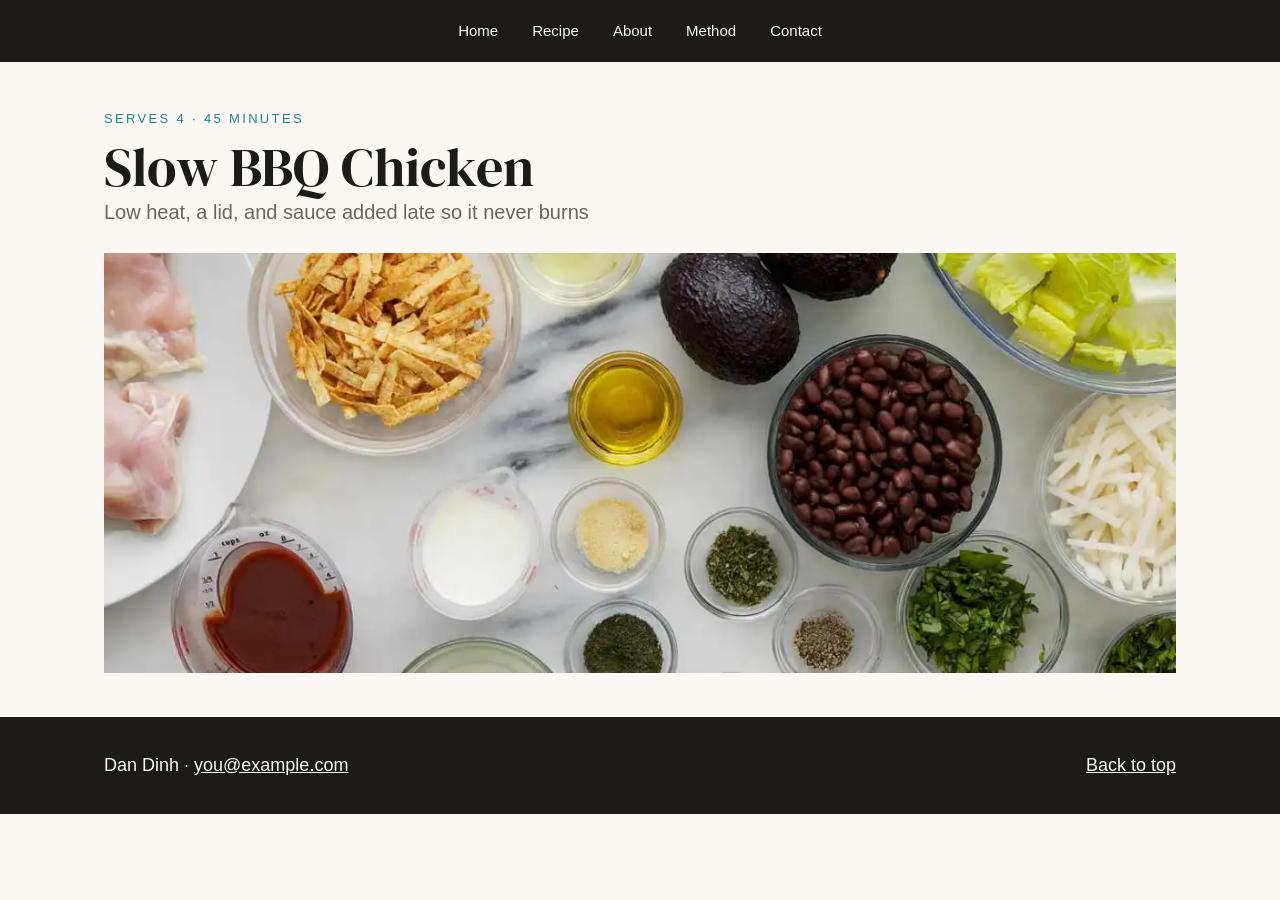
==== recipes/bbq-chicken.html @ d2a23dda "title fix" ====
<!DOCTYPE html>
<html lang="en">
<head>
    <meta charset="UTF-8">
    <meta name="viewport" content="width=device-width, initial-scale=1.0">
    <title>Slow BBQ Chicken</title>
    
    <link rel="preconnect" href="https://fonts.googleapis.com">
    <link rel="preconnect" href="https://fonts.gstatic.com" crossorigin>
    <link href="https://fonts.googleapis.com/css2?family=DM+Serif+Display:ital@0;1&display=swap" rel="stylesheet">

    <link rel="stylesheet" href="../css/styles.css">
</head>
<body id="top">
    <nav class="site-nav">
        <ul>
            <li>
                <a href="../index.html">Home</a>
            </li>
            <li>
                <a href="../index.html#cards">Recipe</a>
            </li>
            <li>
                <a href="../index.html#about">About</a>
            </li>
            <li>
                <a href="#method">Method</a>
            </li>
            <li>
                <a href="mailto:you@example.com">Contact</a>
            </li>
        </ul>
    </nav>

    <main>
        <header class="recipe-hero">
            <p class="eyebrow">Serves 4 &middot; 45 minutes</p>
            <h1>Slow BBQ Chicken</h1>
            <p class="lede">Low heat, a lid, and sauce added late so it never burns</p>
            <img src="../images/bbq-chicken-banner.webp" alt="A tray of BBQ Chicken">
        </header>
    </main>

    <footer class="site-footer">
        <div class="inner">
            <p>Dan Dinh &middot; <a href=mailto:you@example.com>you@example.com</a></p>
            <p class="right"><a href="atop">Back to top</a></p>
        </div>
    </footer>

</body>
</html>
---- css/styles.css ----
/*Colors:
ink     #1D1B18
paper   #FBF8F3
bone    #EFE9DF
accent  #1B858F
muted   #6B6560
*/

* {
    box-sizing: border-box;
    margin: 0;
    padding: 0;
}

body {
    background: #FBF8F3;
    color: #1D1B18;
    font-family: 'Inter', Helvetica, Arial, sans-serif;
    font-size: 18px;
    line-height: 1.65;
}

h1, h2, h3 {
    font-family: 'DM Serif Display', Georgia, serif;
    font-weight: 400;
}

.site-nav {
    background: #1D1B18;
}

.site-nav ul {
    list-style: none;
    display: grid;
    grid-template: auto / auto auto auto auto auto;
    gap: 34px;
    width: max-content;
    margin: 0 auto;
    padding: 16px 24px;
}

.site-nav a {
    color: #FBF8F3;
    text-decoration: none;
    font-size: 15px;
}

main {
    max-width: 1120px;
    margin: 0 auto;
    padding: 0 24px;
}

.site-footer {
    background: #1D1B18;
    color: #FBF8F3;
}

.site-footer .inner {
    display: grid;
    grid-template: auto / 1fr 1fr;
    max-width: 1120px;
    margin: 0 auto;
    padding: 34px 24px;
}

.site-footer a {
    color: #FBF8F3;
}

.site-footer .right {
    text-align: right;
}

.hero {
    display: grid;
    grid-template: auto / 1fr 1fr;
    gap: 28px;
    padding: 54px 0;
}

.hero img {
    width: 100%;
    height: 380px;
    object-fit: cover;
}

h1 {
    font-size: 54px;
    line-height:  1.05;
}

.eyebrow {
    font-size: 13px;
    letter-spacing:  0.18em;
    text-transform: uppercase;
    color: #1B858F;
    margin-bottom: 10px;
}

.lede {
    font-size: 20px;
    color: #6B6560;
}

.button {
    display: inline-block;
    margin-top: 12px;
    background: #1B858F;
    color: #FBF8F3;
    text-decoration: none;
    padding: 13px 22px;
    font-size: 15px;
    text-transform: uppercase;
}

.section-head {
    border-top: 1px solid #EFE9DF;
    padding: 34px 0 24px;
}

.section-head p {
    max-width: 68ch;
}

.cards {
    display: grid;
    grid-template: auto / 1fr 1fr 1fr;
    gap: 28px;
    padding-bottom: 60px;
}

.card img {
    width: 100%;
    height: 230px;
    object-fit: cover;
}

.card h3 {
    margin: 14px 0 6px;
}

.card p {
    font-size: 16px;
    color: #6B6560;
}

.recipe-hero {
    padding: 46px 0 34px;
}

.recipe-hero img {
    width: 100%;
    height: 420px;
    object-fit: cover;
    margin-top: 24px;
}
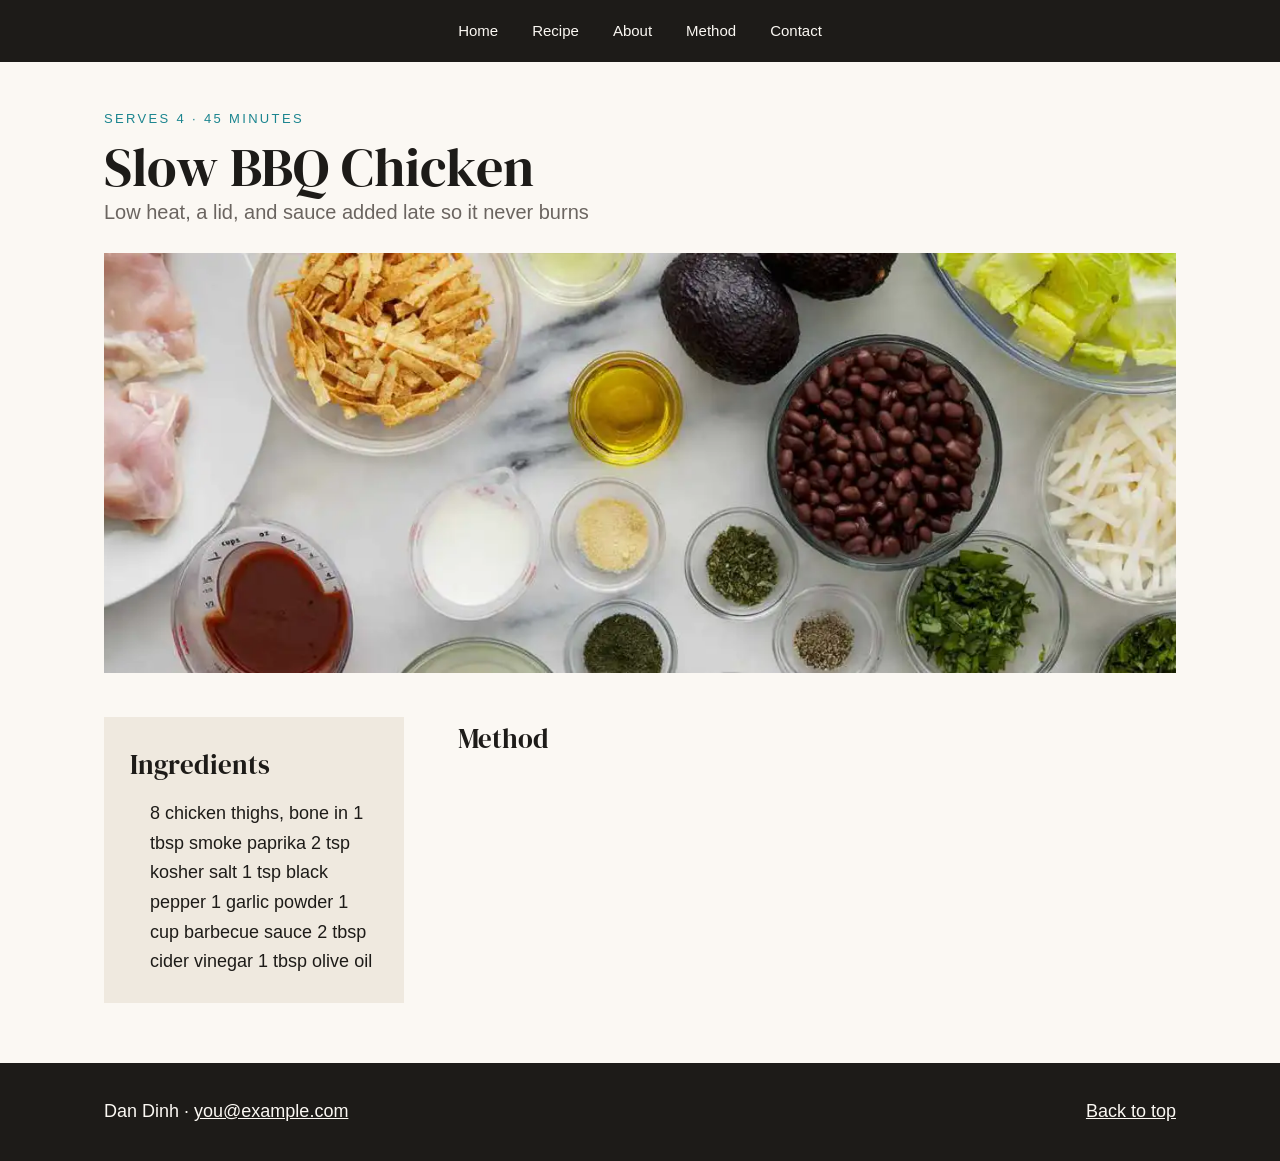
==== commit b7d01f03: "ingredient list" ====
--- a/recipes/bbq-chicken.html
+++ b/recipes/bbq-chicken.html
@@ -39,6 +39,26 @@
             <p class="lede">Low heat, a lid, and sauce added late so it never burns</p>
             <img src="../images/bbq-chicken-banner.webp" alt="A tray of BBQ Chicken">
         </header>
+    
+    <div class="recipe-body">
+        <aside class="ingredients">
+            <h2>Ingredients</h2>
+            <ul>
+                <l1>8 chicken thighs, bone in</l1>
+                <l1>1 tbsp smoke paprika</l1>
+                <l1>2 tsp kosher salt</l1>
+                <l1>1 tsp black pepper</l1>
+                <l1>1 garlic powder</l1>
+                <l1>1 cup barbecue sauce</l1>
+                <l1>2 tbsp cider vinegar</l1>
+                <l1>1 tbsp olive oil</l1>
+            </ul>
+        </aside>
+        <section id="method">
+            <h2>Method</h2>
+        </section>
+    </div>
+    
     </main>
 
     <footer class="site-footer">
--- a/css/styles.css
+++ b/css/styles.css
@@ -154,4 +154,26 @@
     height: 420px;
     object-fit: cover;
     margin-top: 24px;
+}
+
+.recipe-body {
+    display: grid;
+    grid-template: auto / 300px 1fr;
+    gap: 54px;
+    padding-bottom: 60px;
+}
+
+.ingredients {
+    background: #EFE9DF;
+    padding: 26px;
+    align-self: start;
+}
+
+.ingredients ul {
+    margin: 12px 0 0 20px;
+}
+
+.ingredients li {
+    margin-bottom: 9px;
+    font-size: 16px;
 }
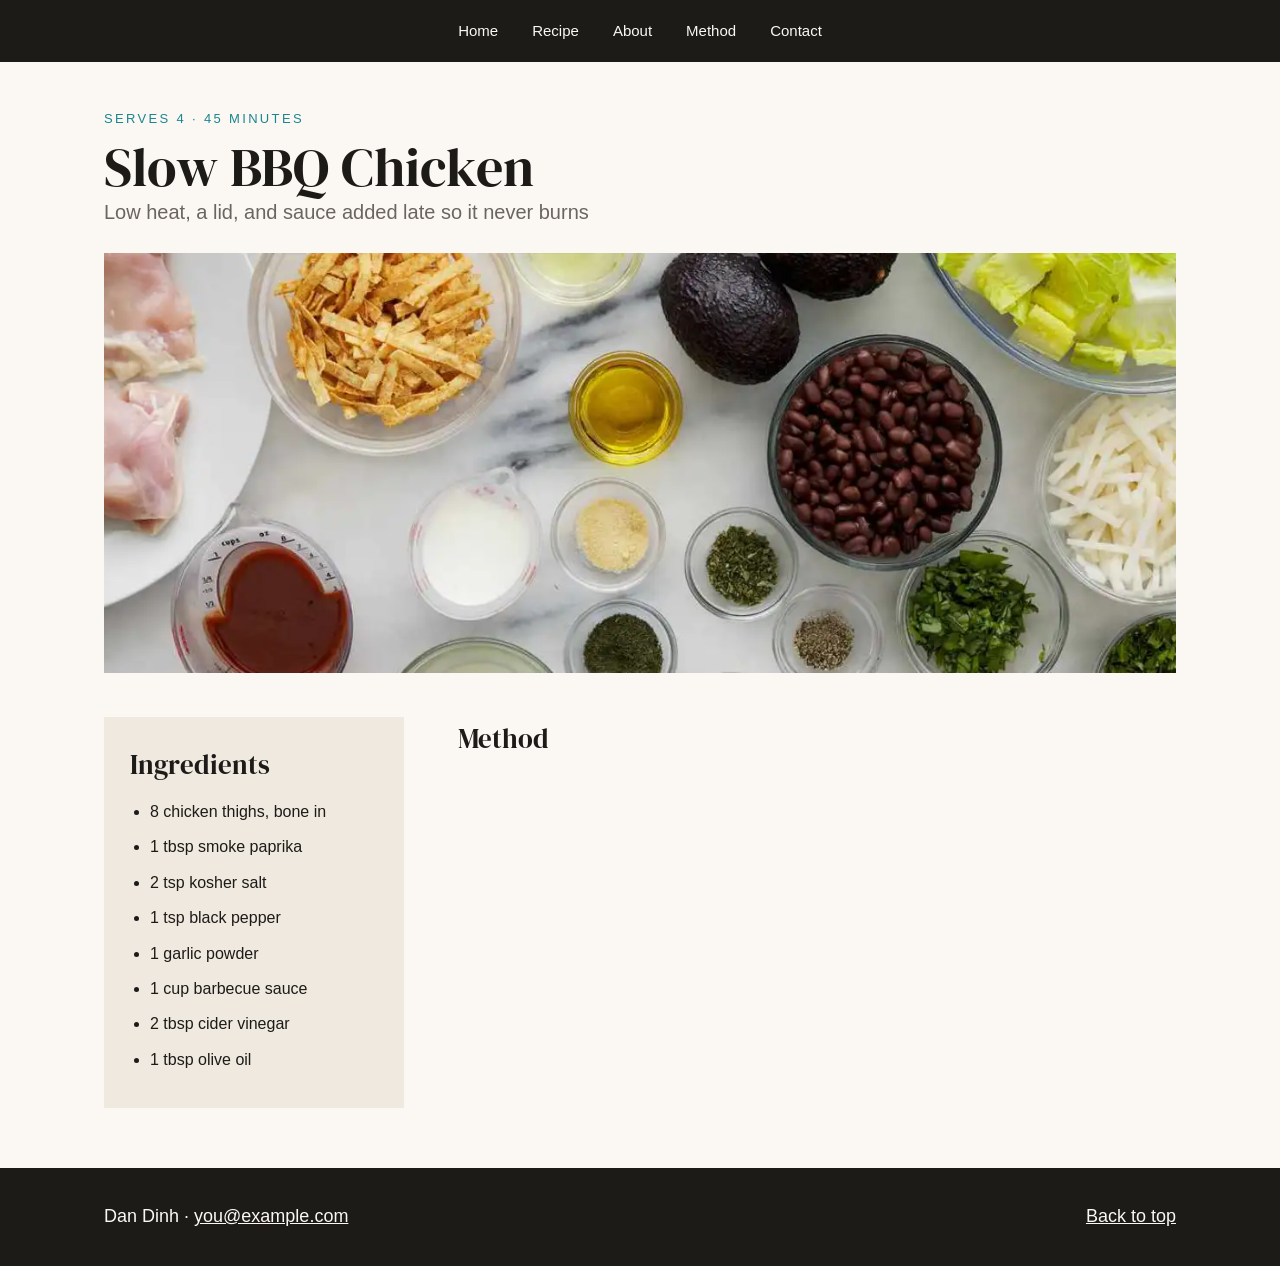
==== commit 753aab29: "list fix" ====
--- a/recipes/bbq-chicken.html
+++ b/recipes/bbq-chicken.html
@@ -44,21 +44,21 @@
         <aside class="ingredients">
             <h2>Ingredients</h2>
             <ul>
-                <l1>8 chicken thighs, bone in</l1>
-                <l1>1 tbsp smoke paprika</l1>
-                <l1>2 tsp kosher salt</l1>
-                <l1>1 tsp black pepper</l1>
-                <l1>1 garlic powder</l1>
-                <l1>1 cup barbecue sauce</l1>
-                <l1>2 tbsp cider vinegar</l1>
-                <l1>1 tbsp olive oil</l1>
+                <li>8 chicken thighs, bone in</li>
+                <li>1 tbsp smoke paprika</li>
+                <li>2 tsp kosher salt</li>
+                <li>1 tsp black pepper</li>
+                <li>1 garlic powder</li>
+                <li>1 cup barbecue sauce</li>
+                <li>2 tbsp cider vinegar</li>
+                <li>1 tbsp olive oil</li>
             </ul>
         </aside>
         <section id="method">
             <h2>Method</h2>
         </section>
     </div>
-    
+
     </main>
 
     <footer class="site-footer">
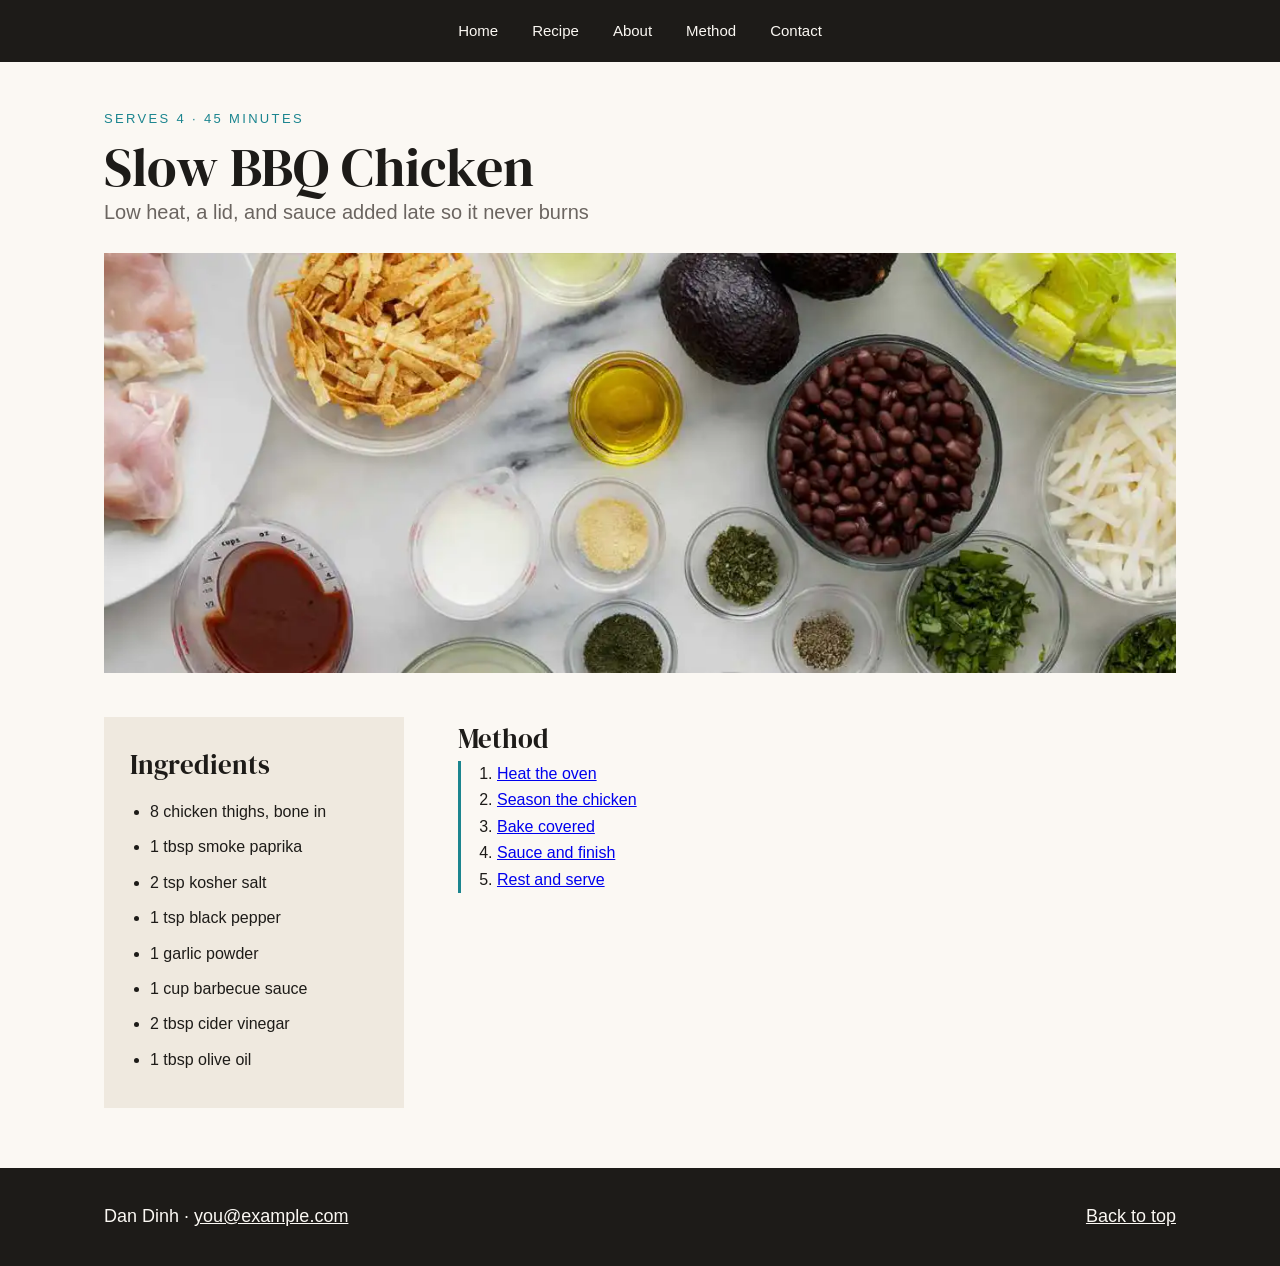
==== commit fb2219dd: "nav links" ====
--- a/recipes/bbq-chicken.html
+++ b/recipes/bbq-chicken.html
@@ -56,6 +56,16 @@
         </aside>
         <section id="method">
             <h2>Method</h2>
+
+            <nav class="jump">
+                <ol>
+                    <li><a href="#step-1">Heat the oven</a></li>
+                    <li><a href="#step-2">Season the chicken</a></li>
+                    <li><a href="#step-3">Bake covered</a></li>
+                    <li><a href="#step-4">Sauce and finish</a></li>
+                    <li><a href="#step-5">Rest and serve</a></li>
+                </ol>
+            </nav>
         </section>
     </div>
 
--- a/css/styles.css
+++ b/css/styles.css
@@ -176,4 +176,18 @@
 .ingredients li {
     margin-bottom: 9px;
     font-size: 16px;
-}+}
+
+.jump {
+    border-left: 3px solid #1B858F;
+    padding-left: 18px;
+    margin-bottom: 30px;
+}
+
+.jump ol {
+    margin-left: 18px;
+}
+
+.jump li {
+    font-size: 16px;
+}
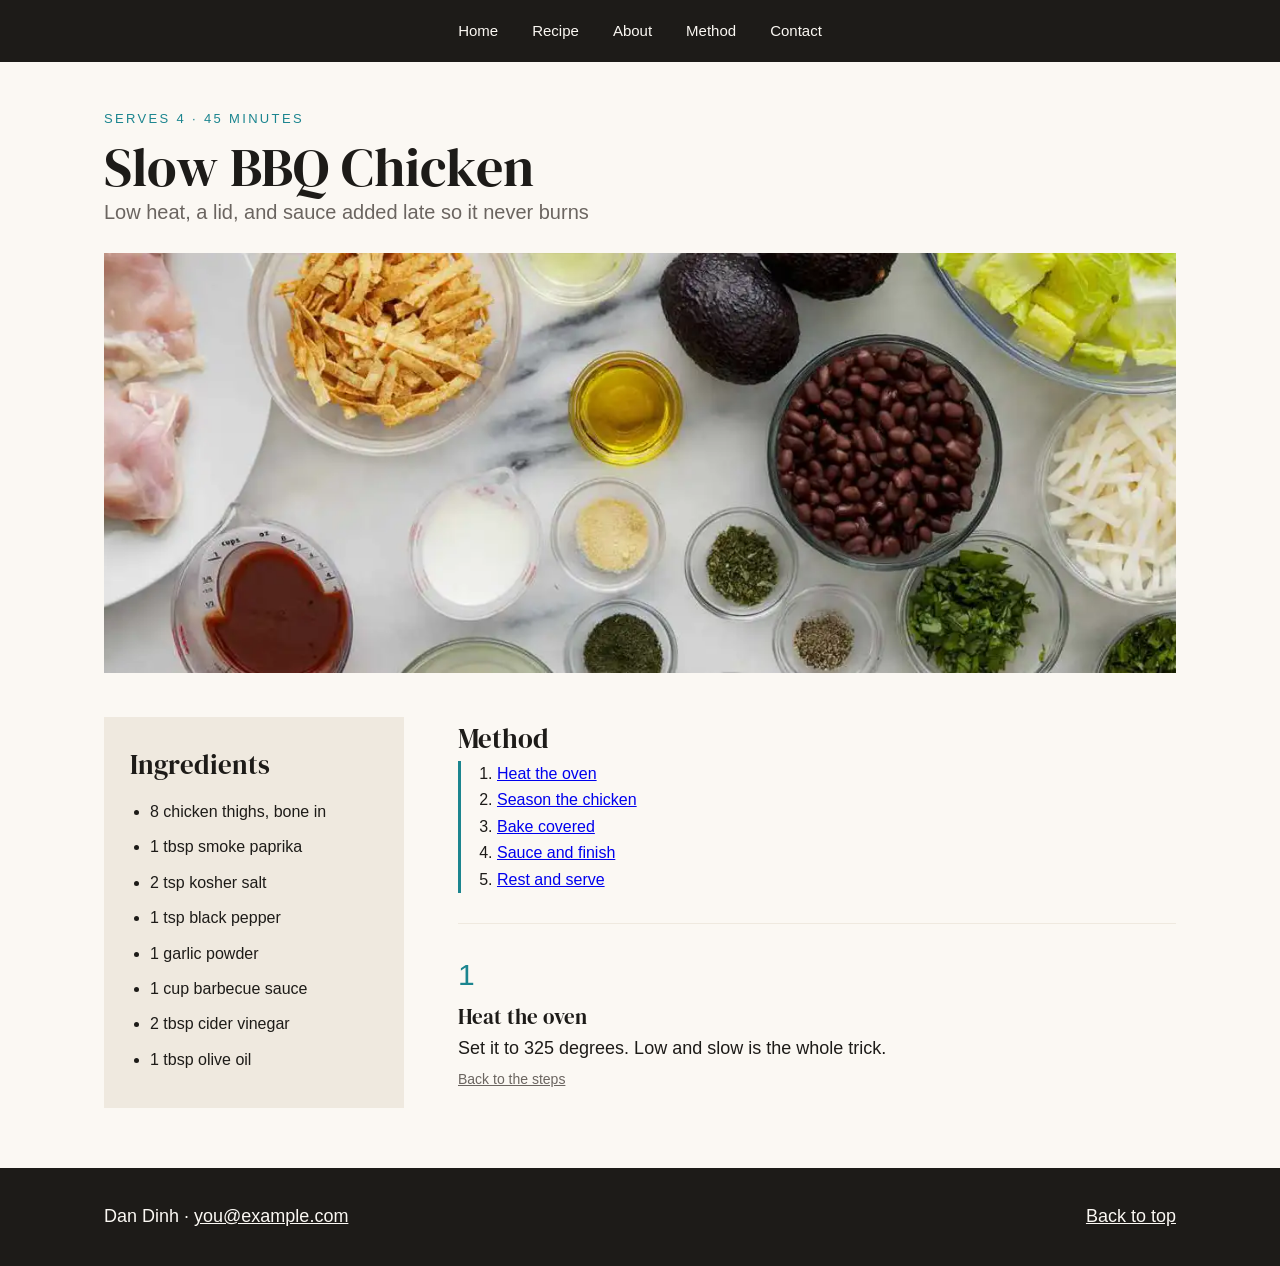
==== commit 0a8c1853: "steps" ====
--- a/recipes/bbq-chicken.html
+++ b/recipes/bbq-chicken.html
@@ -66,6 +66,14 @@
                     <li><a href="#step-5">Rest and serve</a></li>
                 </ol>
             </nav>
+
+            <article class="step" id="step-1">
+                <span class="num">1</span>
+                <h3>Heat the oven</h3>
+                <p>Set it to 325 degrees. Low and slow is the whole trick.</p>
+                <p><a class="back" href="#method">Back to the steps</a></p>
+            </article>
+
         </section>
     </div>
 
--- a/css/styles.css
+++ b/css/styles.css
@@ -191,3 +191,20 @@
 .jump li {
     font-size: 16px;
 }
+
+.step {
+    border-top: 1px solid #EFE9DF;
+    padding-top: 26px;
+    margin-top: 26px;
+}
+
+.step .num {
+    display: block;
+    font-size: 30px;
+    color: #1B858F;
+}
+
+.back {
+    font-size: 14px;
+    color: #6B6560;
+}
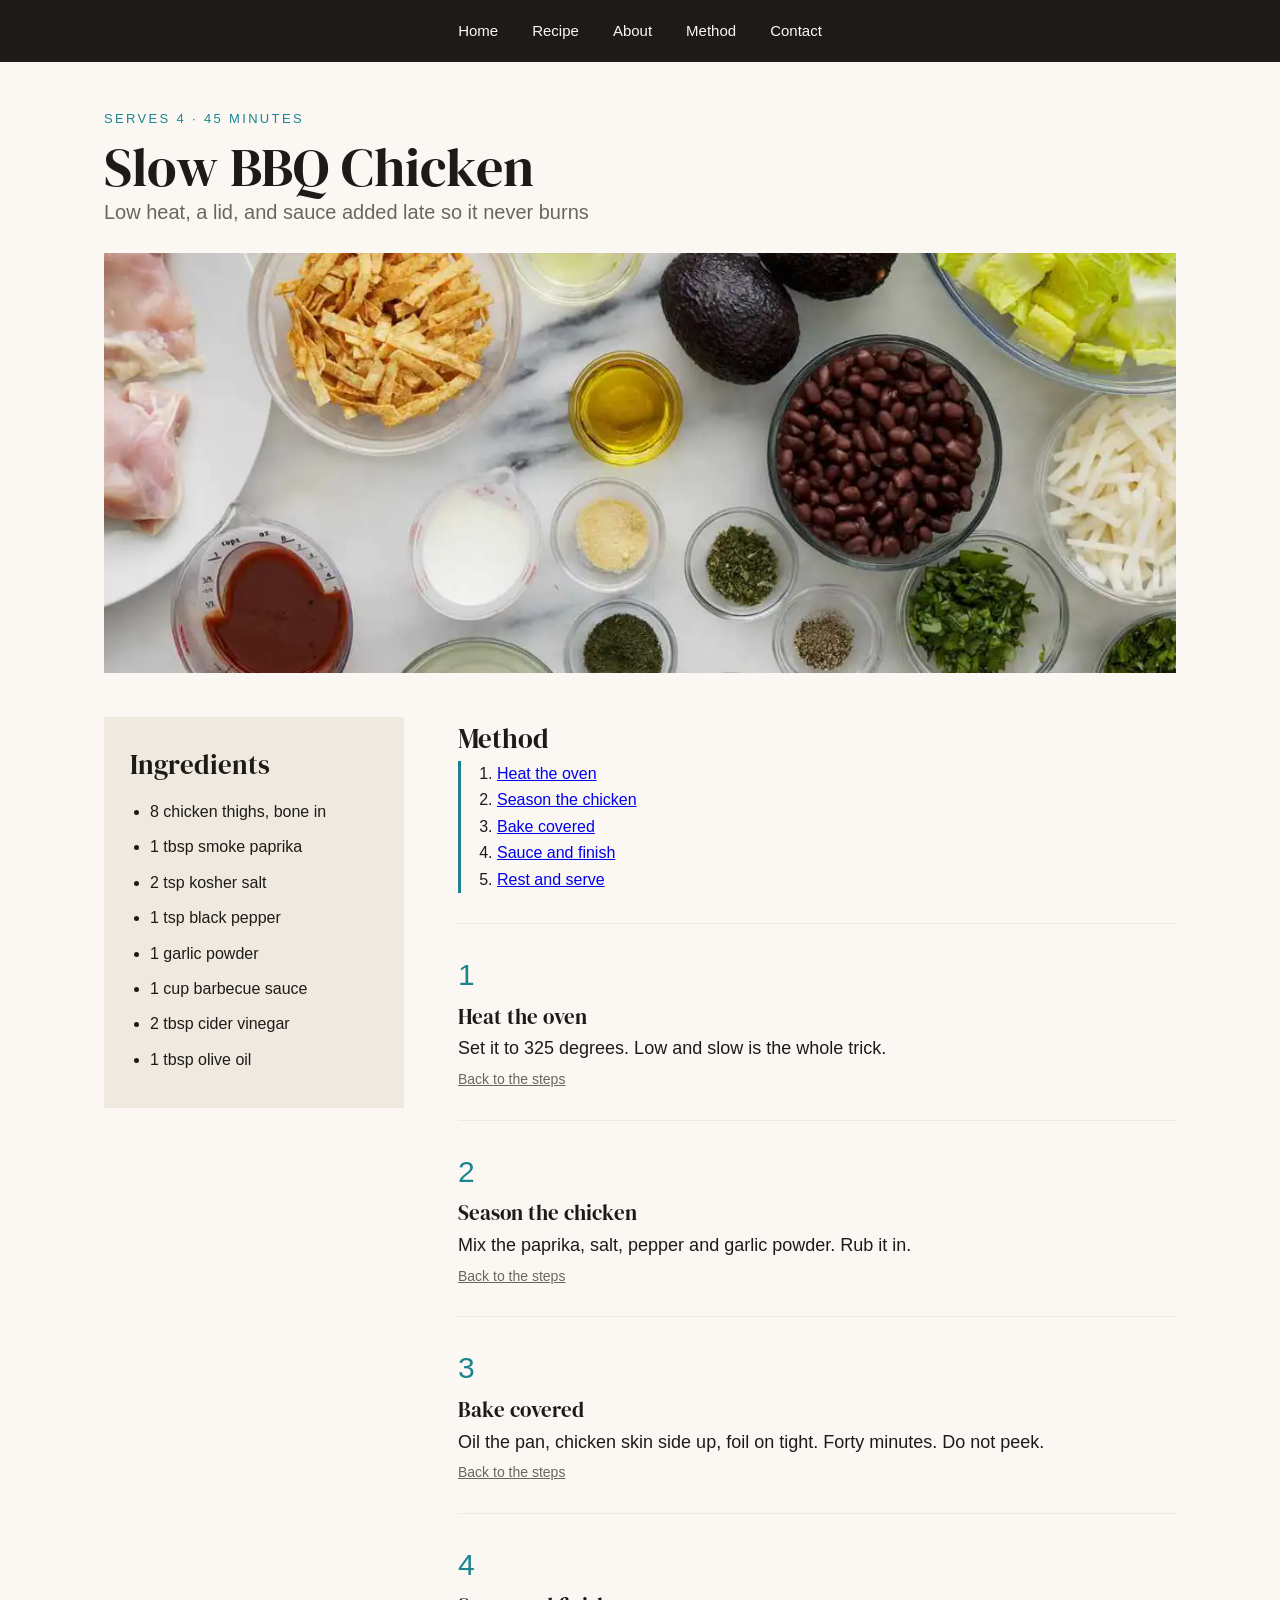
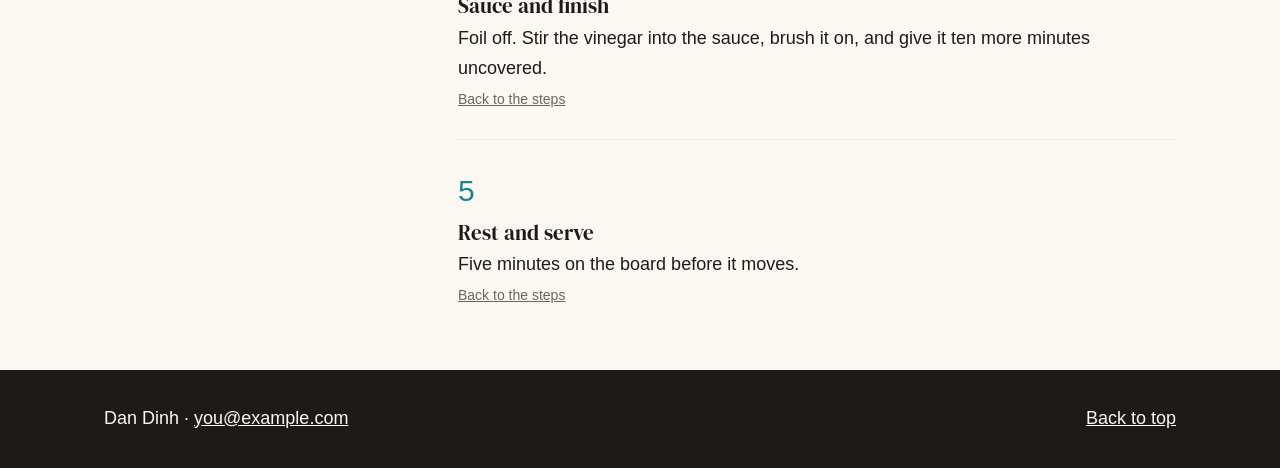
==== commit b9f8801b: "steps edited" ====
--- a/recipes/bbq-chicken.html
+++ b/recipes/bbq-chicken.html
@@ -74,6 +74,34 @@
                 <p><a class="back" href="#method">Back to the steps</a></p>
             </article>
 
+             <article class="step" id="step-2">
+                <span class="num">2</span>
+                <h3>Season the chicken</h3>
+                <p>Mix the paprika, salt, pepper and garlic powder. Rub it in.</p>
+                <p><a class="back" href="#method">Back to the steps</a></p>
+            </article>
+
+             <article class="step" id="step-3">
+                <span class="num">3</span>
+                <h3>Bake covered</h3>
+                <p>Oil the pan, chicken skin side up, foil on tight. Forty minutes. Do not peek.</p>
+                <p><a class="back" href="#method">Back to the steps</a></p>
+            </article>
+
+             <article class="step" id="step-4">
+                <span class="num">4</span>
+                <h3>Sauce and finish</h3>
+                <p>Foil off. Stir the vinegar into the sauce, brush it on, and give it ten more minutes uncovered.</p>
+                <p><a class="back" href="#method">Back to the steps</a></p>
+            </article>
+
+             <article class="step" id="step-5">
+                <span class="num">5</span>
+                <h3>Rest and serve</h3>
+                <p>Five minutes on the board before it moves.</p>
+                <p><a class="back" href="#method">Back to the steps</a></p>
+            </article>
+
         </section>
     </div>
 
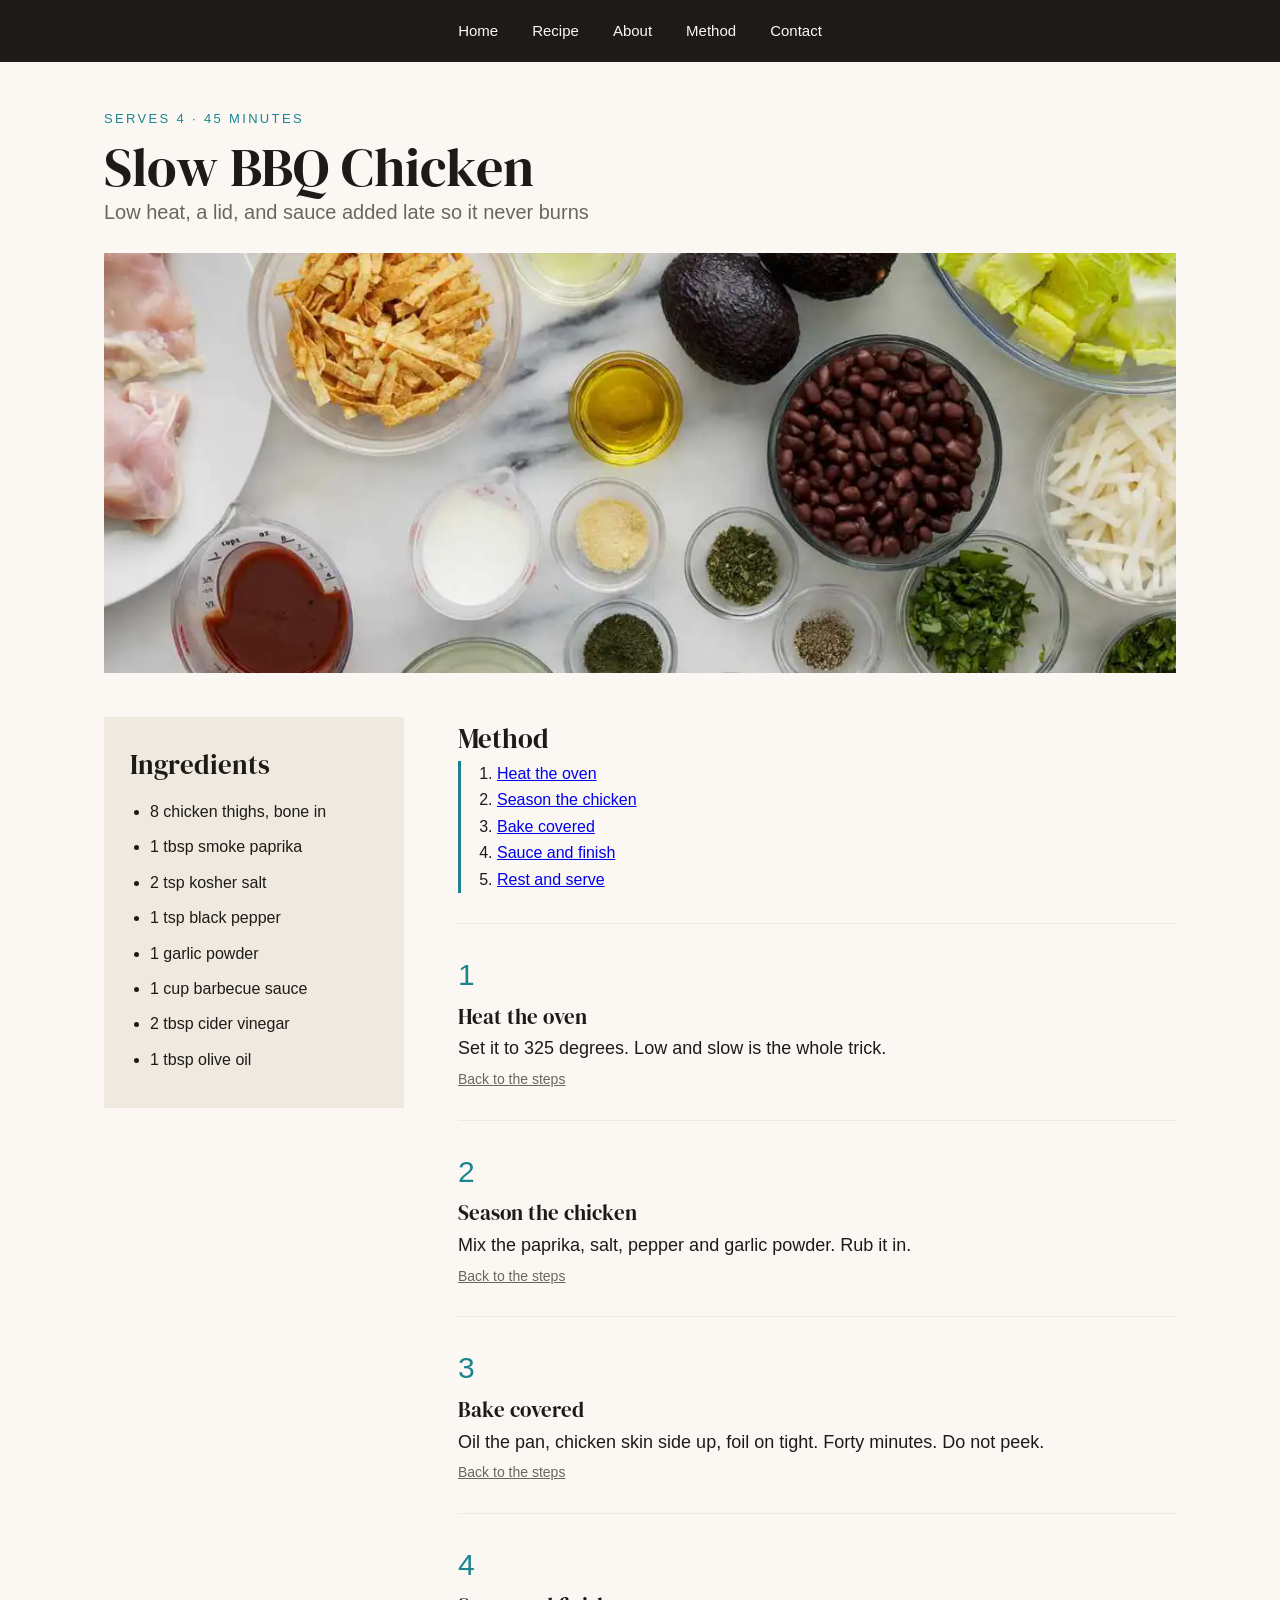
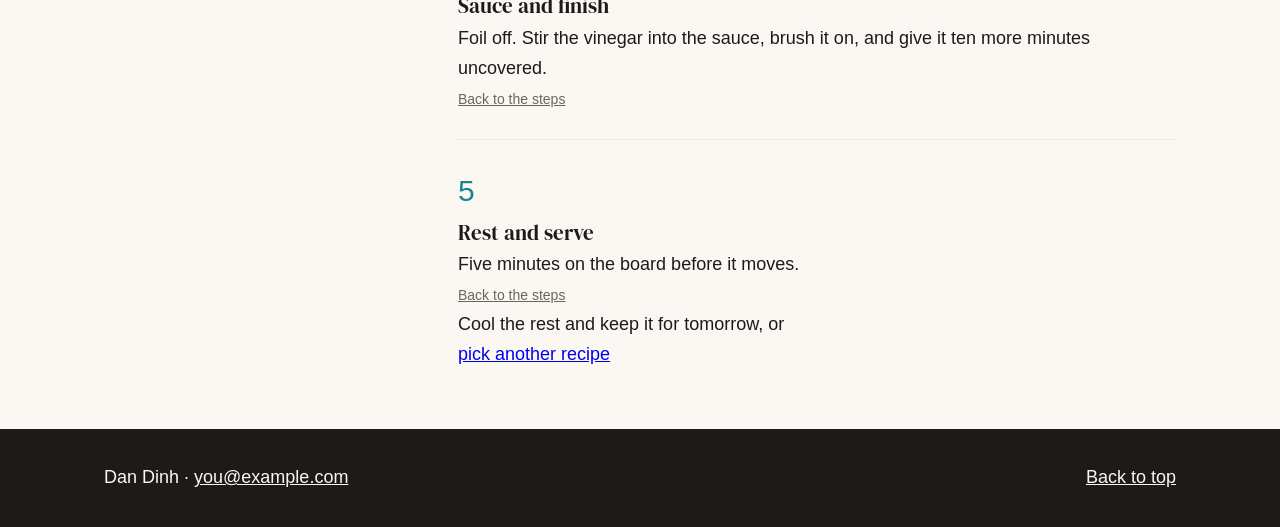
==== commit 9528b54c: "add return" ====
--- a/recipes/bbq-chicken.html
+++ b/recipes/bbq-chicken.html
@@ -100,7 +100,11 @@
                 <h3>Rest and serve</h3>
                 <p>Five minutes on the board before it moves.</p>
                 <p><a class="back" href="#method">Back to the steps</a></p>
+                <p>Cool the rest and keep it for tomorrow, or</p>
+                    <a href=",,/index,html#cards">pick another recipe</a>
             </article>
+
+            
 
         </section>
     </div>
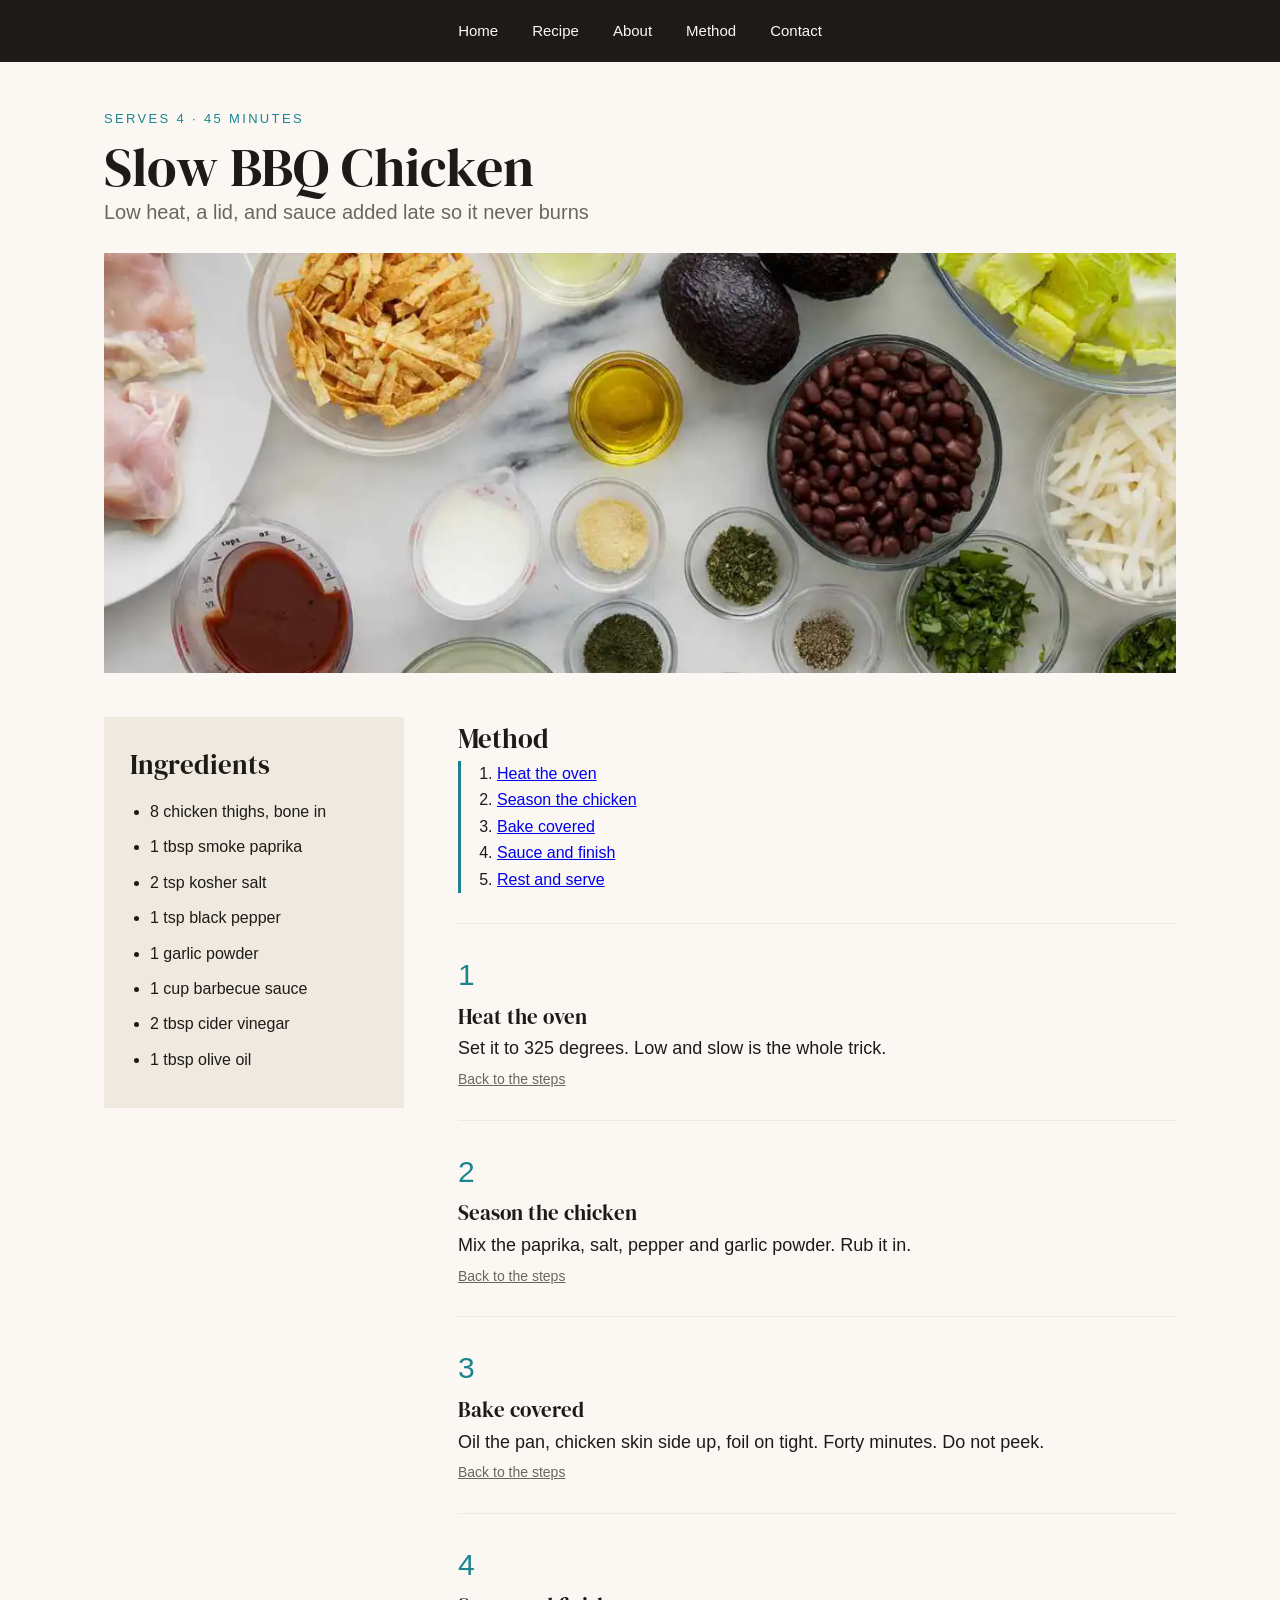
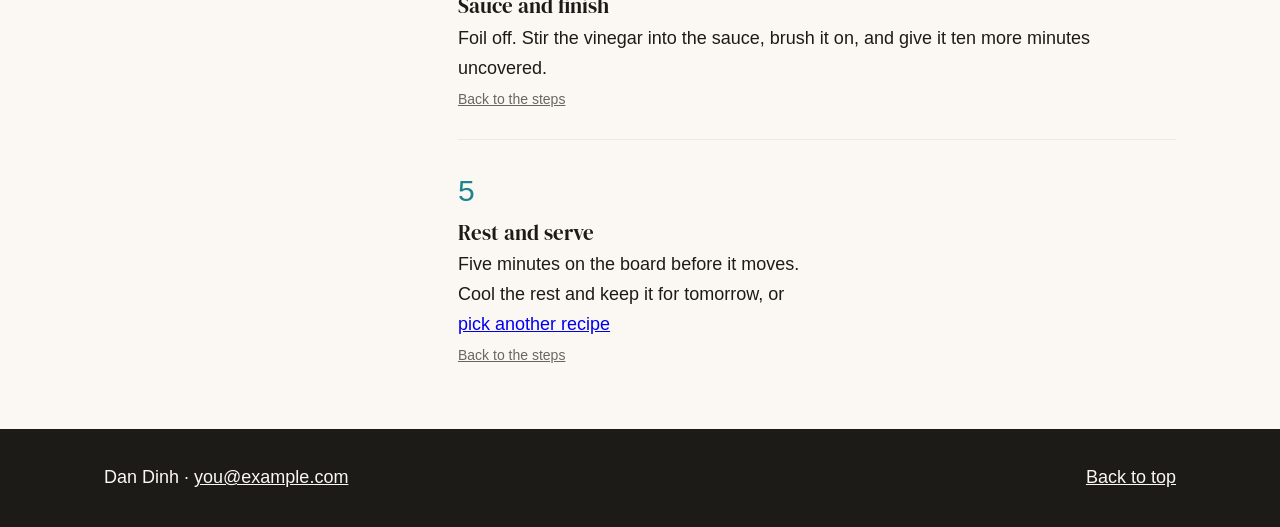
==== commit fb9828f4: "return edit" ====
--- a/recipes/bbq-chicken.html
+++ b/recipes/bbq-chicken.html
@@ -99,9 +99,9 @@
                 <span class="num">5</span>
                 <h3>Rest and serve</h3>
                 <p>Five minutes on the board before it moves.</p>
-                <p><a class="back" href="#method">Back to the steps</a></p>
                 <p>Cool the rest and keep it for tomorrow, or</p>
                     <a href=",,/index,html#cards">pick another recipe</a>
+                <p><a class="back" href="#method">Back to the steps</a></p>
             </article>
 
             
